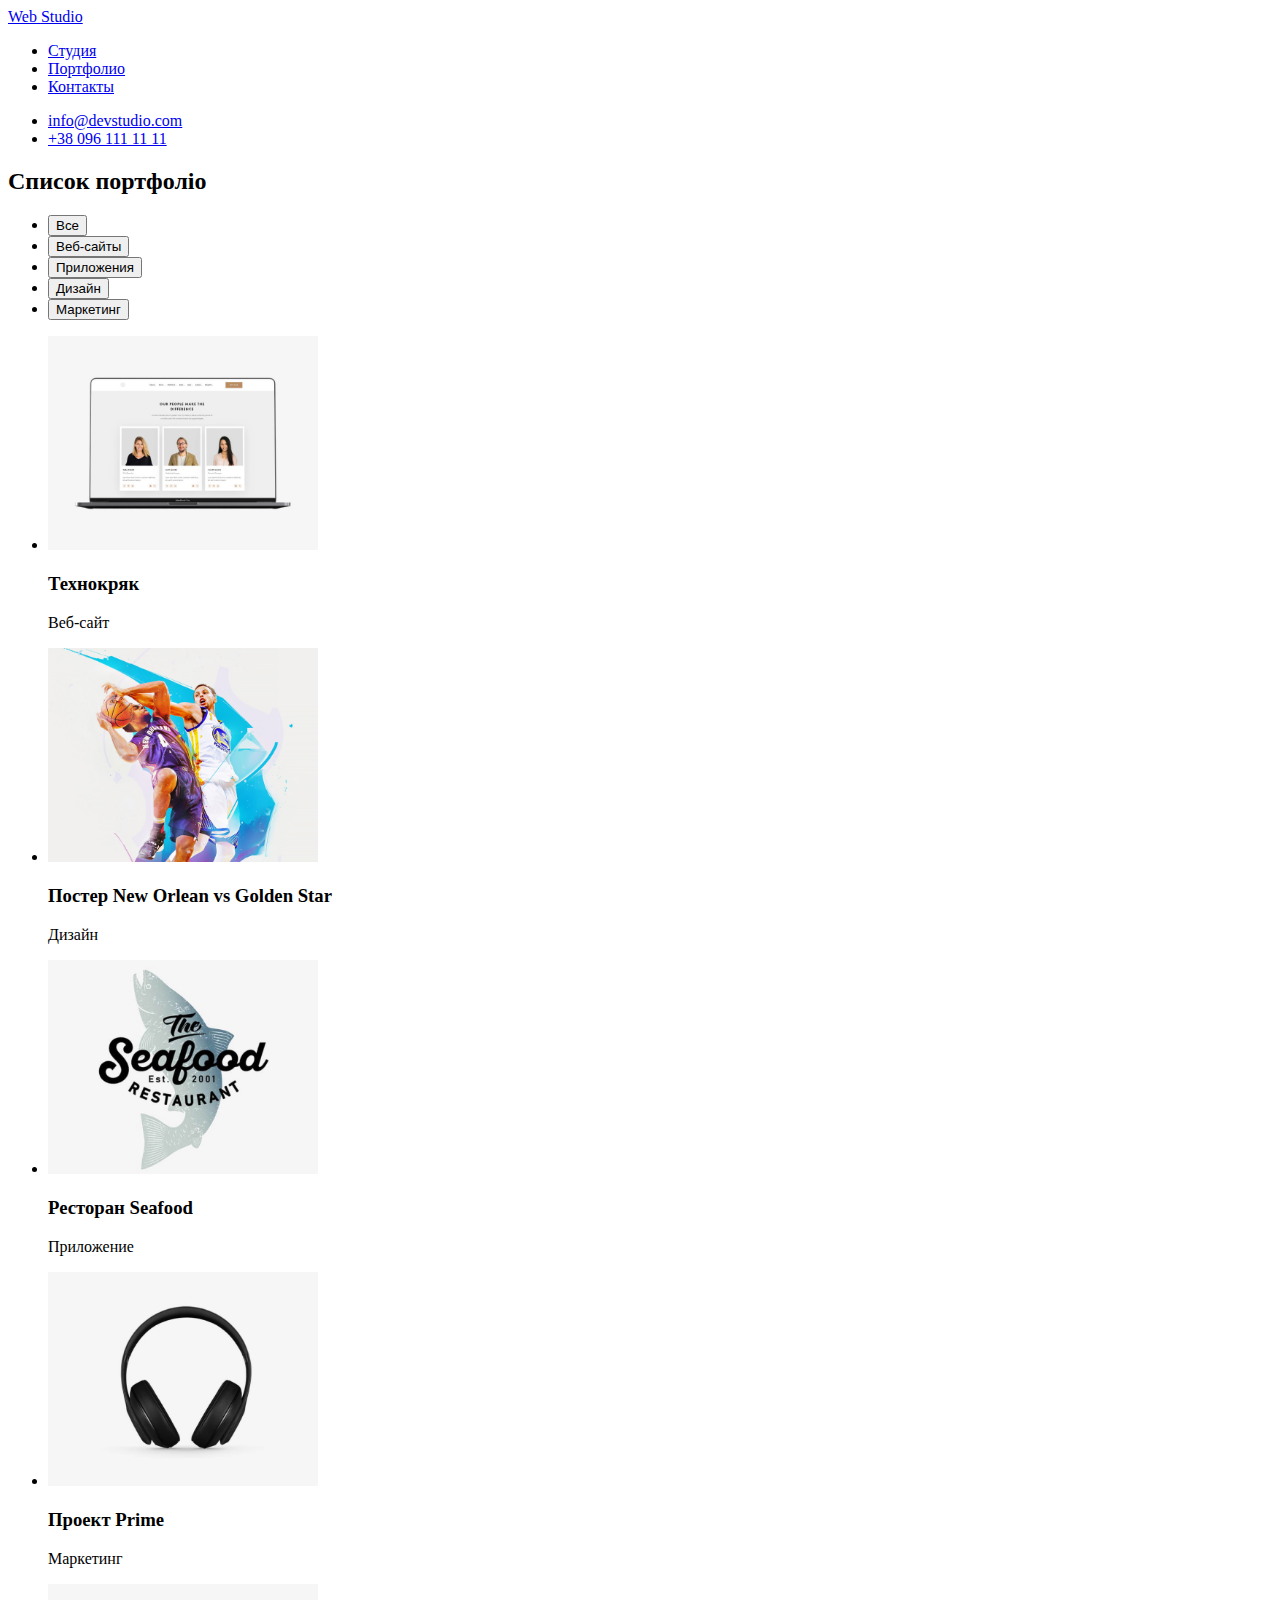
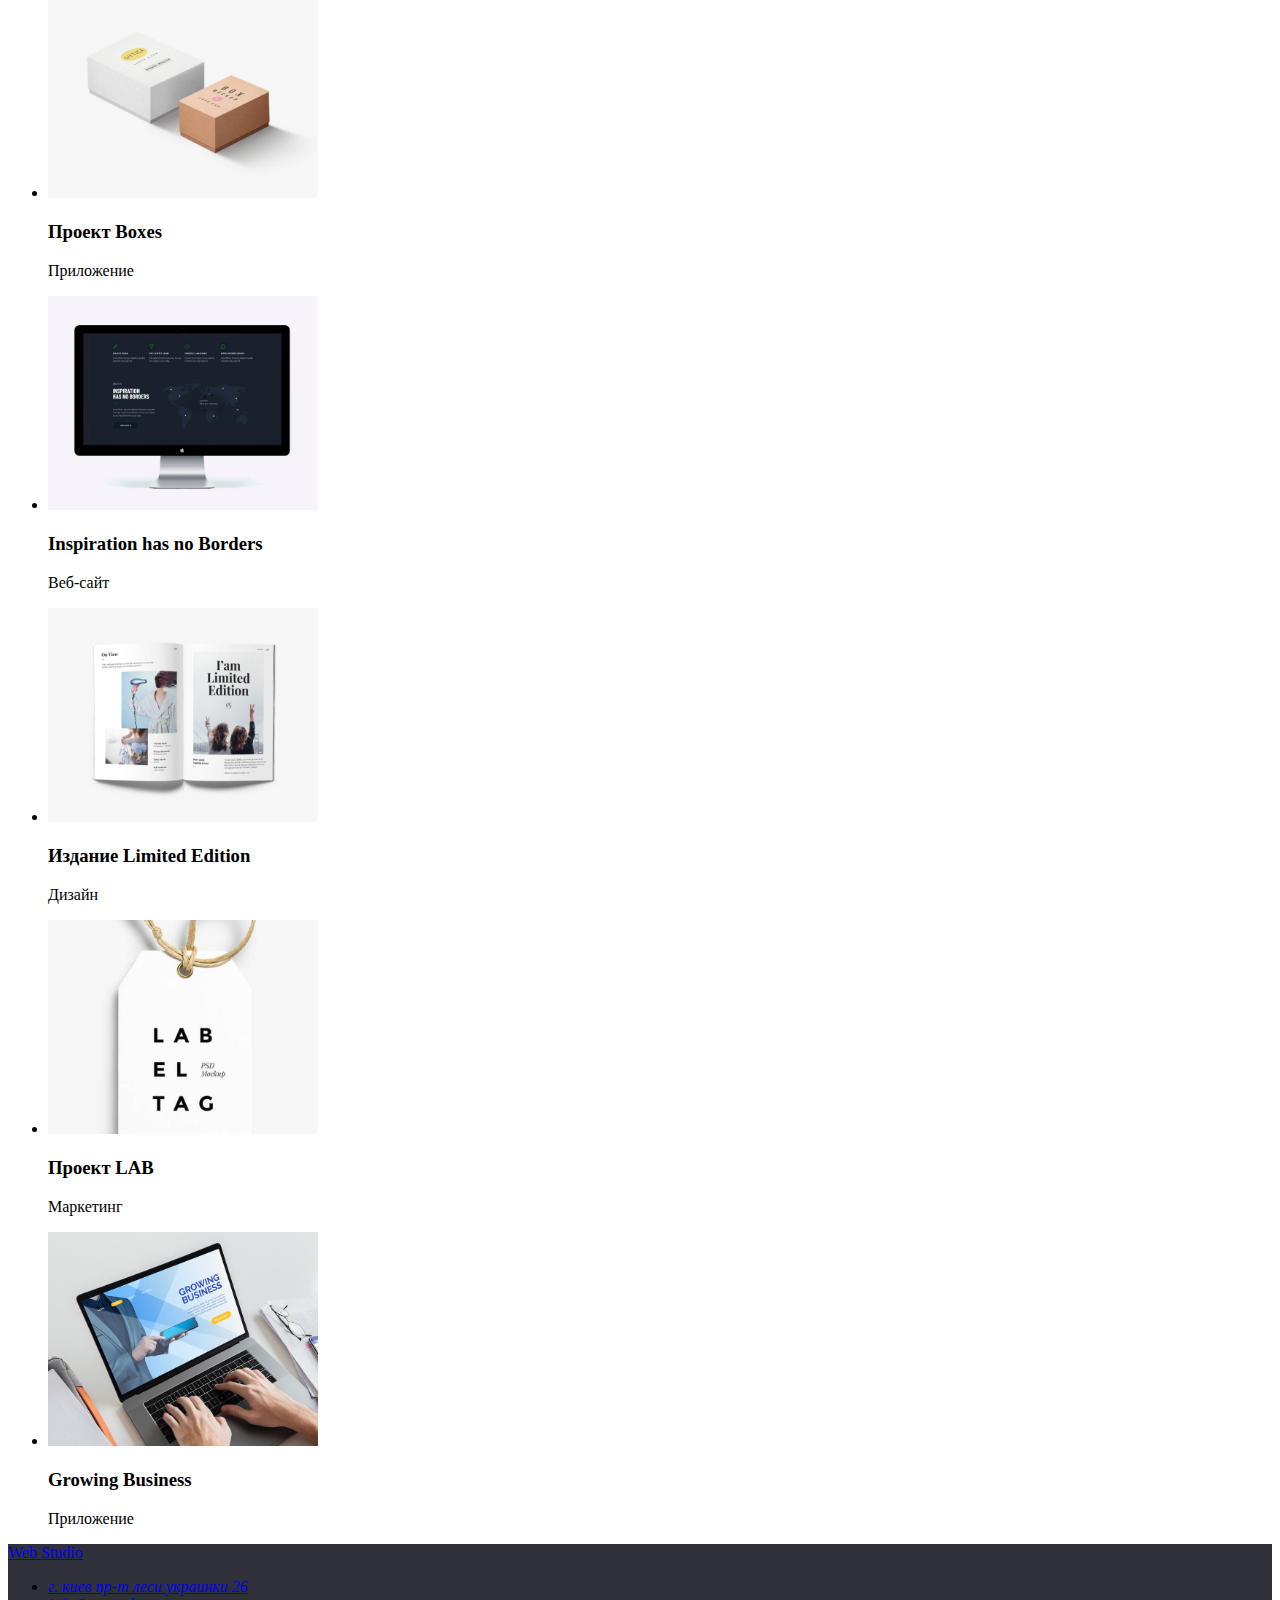
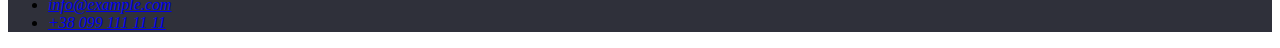
==== portfolio.html @ da4abc45 "DZ1" ====
<!DOCTYPE html>
<html lang="en">
<head>
    <meta charset="UTF-8">
    <meta http-equiv="X-UA-Compatible" content="IE=edge">
    <meta name="viewport" content="width=device-width, initial-scale=1.0">
    <title>Портфолио</title>
    <link rel="stylesheet" href="styles/portfolio.css">
    <link rel="preconnect" href="https://fonts.googleapis.com">
    <link rel="preconnect" href="https://fonts.gstatic.com" crossorigin>
    <link href="https://fonts.googleapis.com/css2?family=Raleway:ital,wght@0,700;1,700&family=Roboto:ital,wght@0,400;0,500;0,700;0,900;1,400;1,500;1,700;1,900&display=swap" rel="stylesheet"> 
</head>
<body>
    
    <header>
        <nav>
            <a href="index.html">  <span>Web </span> <span>Studio</span> </a>
              
          <ul>
              <li><a href="./index.html">Студия</a></li>
              <li><a href="./index.html">Портфолио</a></li>
              <li><a href="./index.html">Контакты</a></li>
            </ul> 
          </nav>
              <ul>
              <li>
                <a href="info@devstudio.com">info@devstudio.com</a>
              </li>
              <li>
                <a href="tel:+380961111111">+38 096 111 11 11</a> 
      
              </li>
            </ul>
    </header>

    <main>
       
      <section>
        <h2 class="spisok">Список портфоліо</h2>
          
          <ul>
            <li><button type="button">Все</button></li>
            <li><button type="button">Веб-сайты</button></li>
            <li><button type="button">Приложения</button></li>
            <li><button type="button">Дизайн</button></li>
            <li><button type="button">Маркетинг</button></li>
          </ul>

          <ul>
            <li>
              <img src="./images2/img.jpg" alt="Технокряк" width="270">
              <h3>Технокряк</h3>        
              <p>Веб-сайт</p></li>
            <li>
              <img src="./images2/img(1).jpg" alt="Постер New Orlean vs Golden Star" width="270">
              <h3 lang="en">Постер New Orlean vs Golden Star</h3>        
              <p>Дизайн</p>
            </li>
            <li>
              <img src="./images2/img(2).jpg" alt="Ресторан Seafood" width="270">
              <h3>Ресторан Seafood</h3>        
              <p>Приложение</p>
            </li>
            <li>
              <img src="./images2/img(3).jpg" alt="Проект Prime" width="270">
              <h3>Проект Prime</h3>        
              <p>Маркетинг</p>
            </li>
            
            <li>
              <img src="./images2/img(4).jpg" alt="Проект Boxes" width="270">
              <h3>Проект Boxes</h3>        
              <p>Приложение</p>
            </li>
            <li>
              <img src="./images2/img(5).jpg" alt="Inspiration has no Borders" width="270">
              <h3 lang="en">Inspiration has no Borders</h3>        
              <p>Веб-сайт</p>
            </li>
            <li>
              <img src="./images2/img(6).jpg" alt="Издание Limited Edition" width="270">
              <h3 lang="en">Издание Limited Edition</h3>        
              <p>Дизайн</p>
            </li>
            <li>
              <img src="./images2/img(7).jpg" alt="Проект LAB" width="270">
              <h3>Проект LAB</h3>        
              <p>Маркетинг</p>
            </li>
            <li>
              <img src="./images2/img(8).jpg" alt="Growing Business" width="270">
              <h3>Growing Business</h3>        
              <p>Приложение</p>
            </li>
          </ul>


        </section>

        
       

    </main>

    <footer class="footer">
        <a href="./index.html"> <span>Web</span> <span>Studio</span> </a>
      
        <address>
          <ul>
            <li><a href="https://www.google.com.ua/maps/place/%D0%B1%D1%83%D0%BB.+%D0%9B%D0%B5%D1%81%D0%B8+%D0%A3%D0%BA%D1%80%D0%B0%D0%B8%D0%BD%D0%BA%D0%B8,+26,+%D0%9A%D0%B8%D0%B5%D0%B2,+02000/@50.4265841,30.5361971,17z/data=!3m1!4b1!4m5!3m4!1s0x40d4cf0e033ecbe9:0x57a4dffefec77da0!8m2!3d50.4265807!4d30.5383858?hl=ru" target="_blank" rel="noper">г. киев пр-т леси украинки 26</a></li>
  
            <li><a href="mailto:info@example.com">info@example.com</a></li>
  
            <li><a href="tel:+380991111111">+38 099 111 11 11</a></li>
  
              
        </ul>
        </address>
    </footer>

</body>
</html>
---- styles/portfolio.css ----
.spisok{
    
}



.footer{
    background-color: #2F303A;
}
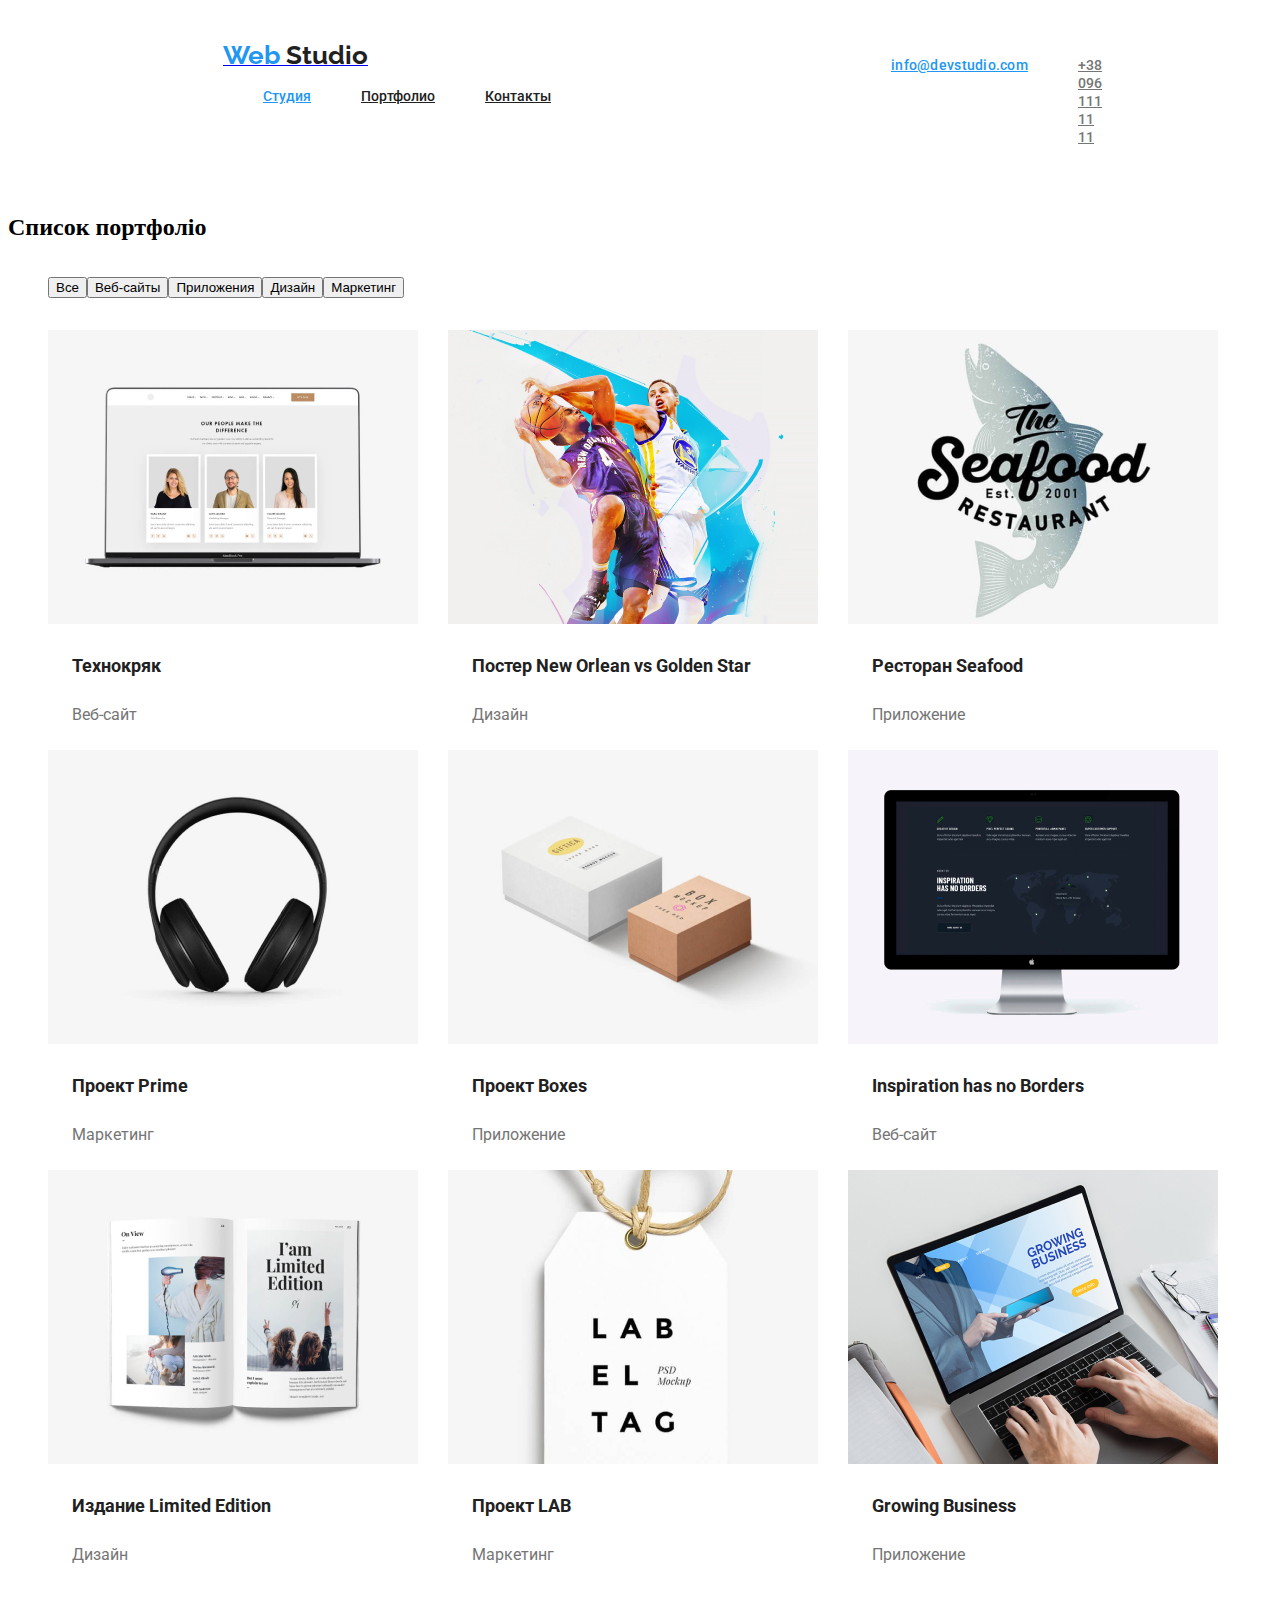
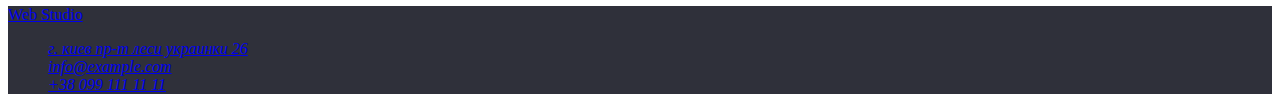
==== commit 25a07a76: "DZ2" ====
--- a/portfolio.html
+++ b/portfolio.html
@@ -12,33 +12,36 @@
 </head>
 <body>
     
-    <header>
-        <nav>
-            <a href="index.html">  <span>Web </span> <span>Studio</span> </a>
-              
-          <ul>
-              <li><a href="./index.html">Студия</a></li>
-              <li><a href="./index.html">Портфолио</a></li>
-              <li><a href="./index.html">Контакты</a></li>
-            </ul> 
-          </nav>
-              <ul>
-              <li>
-                <a href="info@devstudio.com">info@devstudio.com</a>
-              </li>
-              <li>
-                <a href="tel:+380961111111">+38 096 111 11 11</a> 
-      
-              </li>
-            </ul>
+  <header class="header">
+    <div class="container">  
+    <nav class="nav">
+      <a href="index.html">  <span class="web">Web </span> <span class="studio">Studio</span> </a>
+        
+    <ul class="link">
+        <li ><a href="./index.html" class="navigation-link">Студия</a></li>
+        <li><a href="./index.html" class="navigation-link1">Портфолио</a></li>
+        <li><a href="./index.html" class="navigation-link1">Контакты</a></li>
+      </ul> 
+    </nav>
+        <ul class="link2">
+        <li>
+          <a href="info@devstudio.com" class="navigation-link2">info@devstudio.com</a>
+        </li>
+        <li>
+          <a href="tel:+380961111111" class="navigation-link3">+38 096 111 11 11</a> 
+
+        </li>
+      </ul>
+    </div>
     </header>
 
     <main>
        
       <section>
+       
         <h2 class="spisok">Список портфоліо</h2>
           
-          <ul>
+          <ul class="menu">
             <li><button type="button">Все</button></li>
             <li><button type="button">Веб-сайты</button></li>
             <li><button type="button">Приложения</button></li>
@@ -46,54 +49,54 @@
             <li><button type="button">Маркетинг</button></li>
           </ul>
 
-          <ul>
-            <li>
-              <img src="./images2/img.jpg" alt="Технокряк" width="270">
-              <h3>Технокряк</h3>        
-              <p>Веб-сайт</p></li>
-            <li>
-              <img src="./images2/img(1).jpg" alt="Постер New Orlean vs Golden Star" width="270">
-              <h3 lang="en">Постер New Orlean vs Golden Star</h3>        
-              <p>Дизайн</p>
+          <ul class="portfolio">
+            <li class="portfolio1">
+              <img src="./images2/img.jpg" alt="Технокряк" width="370" height="294">
+              <h3 class="h3">Технокряк</h3>        
+              <p class="p">Веб-сайт</p></li>
+            <li class="portfolio1">
+              <img src="./images2/img(1).jpg" alt="Постер New Orlean vs Golden Star" width="370" height="294">
+              <h3 lang="en" class="h3">Постер New Orlean vs Golden Star</h3>        
+              <p class="p">Дизайн</p>
             </li>
-            <li>
-              <img src="./images2/img(2).jpg" alt="Ресторан Seafood" width="270">
-              <h3>Ресторан Seafood</h3>        
-              <p>Приложение</p>
+            <li class="portfolio1">
+              <img src="./images2/img(2).jpg" alt="Ресторан Seafood" width="370" height="294">
+              <h3 class="h3">Ресторан Seafood</h3>        
+              <p class="p">Приложение</p>
             </li>
-            <li>
-              <img src="./images2/img(3).jpg" alt="Проект Prime" width="270">
-              <h3>Проект Prime</h3>        
-              <p>Маркетинг</p>
+            <li class="portfolio1">
+              <img src="./images2/img(3).jpg" alt="Проект Prime" width="370" height="294">
+              <h3 class="h3">Проект Prime</h3>        
+              <p class="p">Маркетинг</p>
             </li>
             
-            <li>
-              <img src="./images2/img(4).jpg" alt="Проект Boxes" width="270">
-              <h3>Проект Boxes</h3>        
-              <p>Приложение</p>
+            <li class="portfolio1">
+              <img src="./images2/img(4).jpg" alt="Проект Boxes" width="370" height="294">
+              <h3 class="h3">Проект Boxes</h3>        
+              <p class="p">Приложение</p>
             </li>
-            <li>
-              <img src="./images2/img(5).jpg" alt="Inspiration has no Borders" width="270">
-              <h3 lang="en">Inspiration has no Borders</h3>        
-              <p>Веб-сайт</p>
+            <li class="portfolio1">
+              <img src="./images2/img(5).jpg" alt="Inspiration has no Borders" width="370" height="294">
+              <h3 lang="en" class="h3">Inspiration has no Borders</h3>        
+              <p class="p">Веб-сайт</p>
             </li>
-            <li>
-              <img src="./images2/img(6).jpg" alt="Издание Limited Edition" width="270">
-              <h3 lang="en">Издание Limited Edition</h3>        
-              <p>Дизайн</p>
+            <li class="portfolio1">
+              <img src="./images2/img(6).jpg" alt="Издание Limited Edition" width="370" height="294">
+              <h3 lang="en" class="h3">Издание Limited Edition</h3>        
+              <p class="p">Дизайн</p>
             </li>
-            <li>
-              <img src="./images2/img(7).jpg" alt="Проект LAB" width="270">
-              <h3>Проект LAB</h3>        
-              <p>Маркетинг</p>
+            <li class="portfolio1">
+              <img src="./images2/img(7).jpg" alt="Проект LAB" width="370" height="294">
+              <h3 class="h3">Проект LAB</h3>        
+              <p class="p">Маркетинг</p>
             </li>
-            <li>
-              <img src="./images2/img(8).jpg" alt="Growing Business" width="270">
-              <h3>Growing Business</h3>        
-              <p>Приложение</p>
+            <li class="portfolio1">
+              <img src="./images2/img(8).jpg" alt="Growing Business" width="370" height="294">
+              <h3 class="h3">Growing Business</h3>        
+              <p class="p">Приложение</p>
             </li>
           </ul>
-
+       
 
         </section>
 
@@ -106,7 +109,7 @@
         <a href="./index.html"> <span>Web</span> <span>Studio</span> </a>
       
         <address>
-          <ul>
+          <ul class="adress">
             <li><a href="https://www.google.com.ua/maps/place/%D0%B1%D1%83%D0%BB.+%D0%9B%D0%B5%D1%81%D0%B8+%D0%A3%D0%BA%D1%80%D0%B0%D0%B8%D0%BD%D0%BA%D0%B8,+26,+%D0%9A%D0%B8%D0%B5%D0%B2,+02000/@50.4265841,30.5361971,17z/data=!3m1!4b1!4m5!3m4!1s0x40d4cf0e033ecbe9:0x57a4dffefec77da0!8m2!3d50.4265807!4d30.5383858?hl=ru" target="_blank" rel="noper">г. киев пр-т леси украинки 26</a></li>
   
             <li><a href="mailto:info@example.com">info@example.com</a></li>
--- a/styles/portfolio.css
+++ b/styles/portfolio.css
@@ -1,9 +1,135 @@
-.spisok{
+.header{
+    padding: 32px 215px 32px;
     
+ }
+ .container{
+     display: flex;
+ }
+ .web{
+     font-family: 'Raleway', sans-serif;
+     font-style: normal;
+     font-weight: 700;
+     font-size: 26px;
+     line-height: 31px;
+     color: #2196F3;
+ }
+ .studio{
+     font-family: 'Raleway', sans-serif;
+     font-style: normal;
+     font-weight: 700;
+     font-size: 26px;
+     line-height: 31px;
+     color:#212121;
+ }
+ .nav{
+     margin-right: 250px;
+ }
+ .navigation-link{
+     margin-right: 50px;
+     font-family: 'Roboto', sans-serif;
+     font-style: normal;
+     font-weight: 500;
+     font-size: 14px;
+     line-height: 16px;
+     color: #2196F3;
+ }
+ 
+ .navigation-link1{
+     margin-right: 50px;
+     font-family: 'Roboto', sans-serif;
+     font-style: normal;
+     font-weight: 500;
+     font-size: 14px;
+     line-height: 16px;
+     color: #212121;   
+ }
+ .navigation-link2{
+     margin-right: 50px;
+     font-family: 'Roboto', sans-serif;
+     font-style: normal;
+     font-weight: 500;
+     font-size: 14px;
+     line-height: 16px;
+     letter-spacing: 0.02em;
+     color: #2196F3;
+ }
+ .navigation-link3{
+     font-family: 'Roboto', sans-serif;
+     font-style: normal;
+     font-weight: 500;
+     font-size: 14px;
+     line-height: 16px;
+     color: #757575;
+ }
+ 
+ 
+ .link{
+     list-style-type: none;
+     display: inline-flex;
+     
+ }
+ .link2{
+     list-style-type: none;
+     display: inline-flex;
+ }
+ 
+
+.menu{
+ display: inline-flex;
+ list-style-type:none        
 }
 
 
+.portfolio{
+ display: flex;
+ flex-wrap: wrap;
+ width: 1200px;
+ list-style-type:none
+   
+}
+.portfolio1{
+    margin-right: 30px; 
+    img:nth-child 
+      
+}
+
+img:nth-child(3)
+img:nth-child(6)
+img:nth-child(9) {
+    margin-right: 0;
+}
+.h3{
+    margin-left: 24px;
+    margin-top: 20px;
+    margin-bottom: 4px;
+
+    font-family: 'Roboto';
+    font-style: normal;
+    font-weight: 700;
+    font-size: 18px;
+    line-height: 36px;
+    color: #212121;
+
+}
+.p{
+    margin-left: 24px;
+    margin-bottom: 20px;
+
+    font-family: 'Roboto';
+    font-style: normal;
+    font-weight: 400;
+    font-size: 16px;
+    line-height: 30px;
+    color: #757575;
+
+
+}
 
 .footer{
     background-color: #2F303A;
+
+    
 }
+.adress{
+    list-style-type:none  
+}
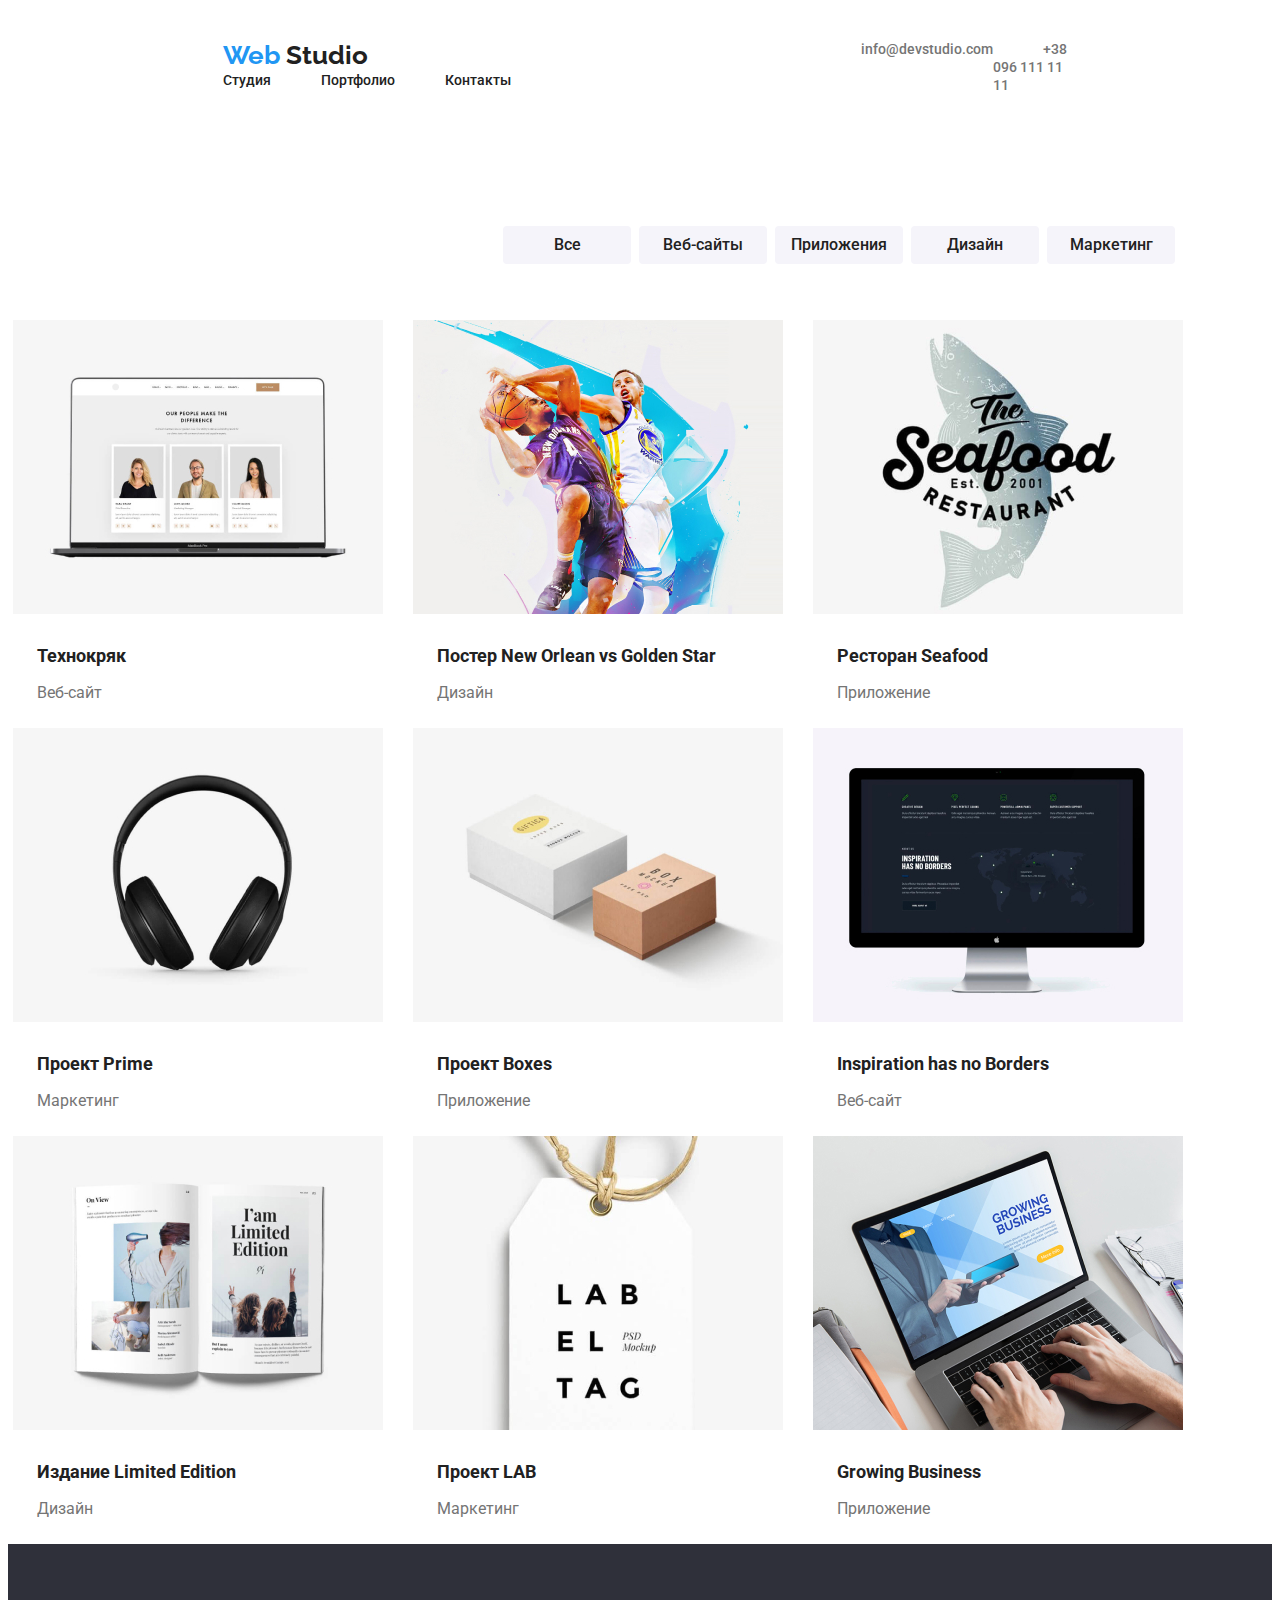
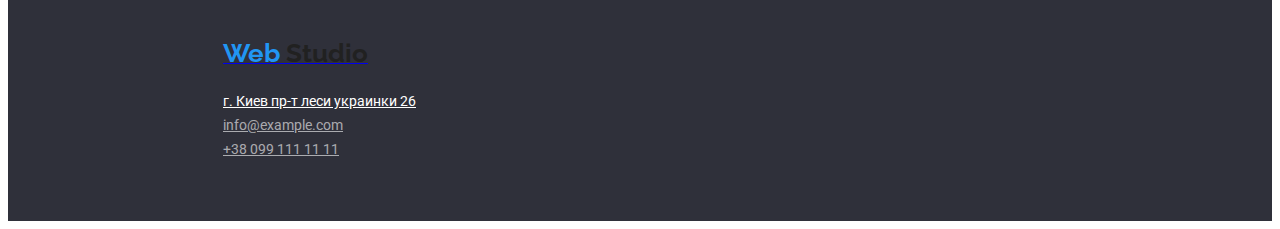
==== commit 25a8b213: "DZ2" ====
--- a/portfolio.html
+++ b/portfolio.html
@@ -11,29 +11,29 @@
     <link href="https://fonts.googleapis.com/css2?family=Raleway:ital,wght@0,700;1,700&family=Roboto:ital,wght@0,400;0,500;0,700;0,900;1,400;1,500;1,700;1,900&display=swap" rel="stylesheet"> 
 </head>
 <body>
-    
+  
   <header class="header">
-    <div class="container">  
-    <nav class="nav">
-      <a href="index.html">  <span class="web">Web </span> <span class="studio">Studio</span> </a>
-        
-    <ul class="link">
-        <li ><a href="./index.html" class="navigation-link">Студия</a></li>
-        <li><a href="./index.html" class="navigation-link1">Портфолио</a></li>
-        <li><a href="./index.html" class="navigation-link1">Контакты</a></li>
-      </ul> 
-    </nav>
-        <ul class="link2">
-        <li>
-          <a href="info@devstudio.com" class="navigation-link2">info@devstudio.com</a>
-        </li>
-        <li>
-          <a href="tel:+380961111111" class="navigation-link3">+38 096 111 11 11</a> 
-
-        </li>
-      </ul>
-    </div>
-    </header>
+      <div class="container">  
+      <nav class="nav">
+        <a class="decoretion" href="index.html">  <span class="web">Web </span> <span class="studio">Studio</span> </a>
+          
+      <ul class="link">
+          <li ><a href="./index.html" class="navigation-link">Студия</a></li>
+          <li><a href="./index.html" class="navigation-link">Портфолио</a></li>
+          <li><a href="./index.html" class="navigation-link">Контакты</a></li>
+        </ul> 
+      </nav>
+          <ul class="link2">
+          <li>
+            <a href="info@devstudio.com" class="navigation-link2">info@devstudio.com</a>
+          </li>
+          <li>
+            <a href="tel:+380961111111" class="navigation-link2">+38 096 111 11 11</a> 
+  
+          </li>
+        </ul>
+      </div>
+      </header>
 
     <main>
        
@@ -42,58 +42,58 @@
         <h2 class="spisok">Список портфоліо</h2>
           
           <ul class="menu">
-            <li><button type="button">Все</button></li>
-            <li><button type="button">Веб-сайты</button></li>
-            <li><button type="button">Приложения</button></li>
-            <li><button type="button">Дизайн</button></li>
-            <li><button type="button">Маркетинг</button></li>
+            <li class="buttons"><button type="button" class="reserv">Все</button></li>
+            <li class="buttons"><button type="button" class="reserv">Веб-сайты</button></li>
+            <li class="buttons"><button type="button" class="reserv">Приложения</button></li>
+            <li class="buttons"><button type="button" class="reserv">Дизайн</button></li>
+            <li class="buttons"><button type="button" class="reserv">Маркетинг</button></li>
           </ul>
 
           <ul class="portfolio">
             <li class="portfolio1">
               <img src="./images2/img.jpg" alt="Технокряк" width="370" height="294">
-              <h3 class="h3">Технокряк</h3>        
-              <p class="p">Веб-сайт</p></li>
+              <h3 class="detail">Технокряк</h3>        
+              <p class="paragraph">Веб-сайт</p></li>
             <li class="portfolio1">
               <img src="./images2/img(1).jpg" alt="Постер New Orlean vs Golden Star" width="370" height="294">
-              <h3 lang="en" class="h3">Постер New Orlean vs Golden Star</h3>        
-              <p class="p">Дизайн</p>
+              <h3 lang="en" class="detail">Постер New Orlean vs Golden Star</h3>        
+              <p class="paragraph">Дизайн</p>
             </li>
             <li class="portfolio1">
               <img src="./images2/img(2).jpg" alt="Ресторан Seafood" width="370" height="294">
-              <h3 class="h3">Ресторан Seafood</h3>        
-              <p class="p">Приложение</p>
+              <h3 class="detail">Ресторан Seafood</h3>        
+              <p class="paragraph">Приложение</p>
             </li>
             <li class="portfolio1">
               <img src="./images2/img(3).jpg" alt="Проект Prime" width="370" height="294">
-              <h3 class="h3">Проект Prime</h3>        
-              <p class="p">Маркетинг</p>
+              <h3 class="detail">Проект Prime</h3>        
+              <p class="paragraph">Маркетинг</p>
             </li>
             
             <li class="portfolio1">
               <img src="./images2/img(4).jpg" alt="Проект Boxes" width="370" height="294">
-              <h3 class="h3">Проект Boxes</h3>        
-              <p class="p">Приложение</p>
+              <h3 class="detail">Проект Boxes</h3>        
+              <p class="paragraph">Приложение</p>
             </li>
             <li class="portfolio1">
               <img src="./images2/img(5).jpg" alt="Inspiration has no Borders" width="370" height="294">
-              <h3 lang="en" class="h3">Inspiration has no Borders</h3>        
-              <p class="p">Веб-сайт</p>
+              <h3 lang="en" class="detail">Inspiration has no Borders</h3>        
+              <p class="paragraph">Веб-сайт</p>
             </li>
             <li class="portfolio1">
               <img src="./images2/img(6).jpg" alt="Издание Limited Edition" width="370" height="294">
-              <h3 lang="en" class="h3">Издание Limited Edition</h3>        
-              <p class="p">Дизайн</p>
+              <h3 lang="en" class="detail">Издание Limited Edition</h3>        
+              <p class="paragraph">Дизайн</p>
             </li>
             <li class="portfolio1">
               <img src="./images2/img(7).jpg" alt="Проект LAB" width="370" height="294">
-              <h3 class="h3">Проект LAB</h3>        
-              <p class="p">Маркетинг</p>
+              <h3 class="detail">Проект LAB</h3>        
+              <p class="paragraph">Маркетинг</p>
             </li>
             <li class="portfolio1">
               <img src="./images2/img(8).jpg" alt="Growing Business" width="370" height="294">
-              <h3 class="h3">Growing Business</h3>        
-              <p class="p">Приложение</p>
+              <h3 class="detail">Growing Business</h3>        
+              <p class="paragraph">Приложение</p>
             </li>
           </ul>
        
@@ -106,19 +106,20 @@
     </main>
 
     <footer class="footer">
-        <a href="./index.html"> <span>Web</span> <span>Studio</span> </a>
       
-        <address>
-          <ul class="adress">
-            <li><a href="https://www.google.com.ua/maps/place/%D0%B1%D1%83%D0%BB.+%D0%9B%D0%B5%D1%81%D0%B8+%D0%A3%D0%BA%D1%80%D0%B0%D0%B8%D0%BD%D0%BA%D0%B8,+26,+%D0%9A%D0%B8%D0%B5%D0%B2,+02000/@50.4265841,30.5361971,17z/data=!3m1!4b1!4m5!3m4!1s0x40d4cf0e033ecbe9:0x57a4dffefec77da0!8m2!3d50.4265807!4d30.5383858?hl=ru" target="_blank" rel="noper">г. киев пр-т леси украинки 26</a></li>
-  
-            <li><a href="mailto:info@example.com">info@example.com</a></li>
-  
-            <li><a href="tel:+380991111111">+38 099 111 11 11</a></li>
-  
-              
-        </ul>
-        </address>
+      <a href="index.html">  <span class="web">Web </span> <span class="studio">Studio</span> </a>
+      
+      <address class="addr">
+        <ul class="link-item">
+          <li><a href="https://www.google.com.ua/maps/place/%D0%B1%D1%83%D0%BB.+%D0%9B%D0%B5%D1%81%D0%B8+%D0%A3%D0%BA%D1%80%D0%B0%D0%B8%D0%BD%D0%BA%D0%B8,+26,+%D0%9A%D0%B8%D0%B5%D0%B2,+02000/@50.4265841,30.5361971,17z/data=!3m1!4b1!4m5!3m4!1s0x40d4cf0e033ecbe9:0x57a4dffefec77da0!8m2!3d50.4265807!4d30.5383858?hl=ru" target="_blank" rel="noper" class="navigation">г. Киев пр-т леси украинки 26</a></li>
+
+          <li><a href="mailto:info@example.com" class="navigation1">info@example.com</a></li>
+
+          <li><a href="tel:+380991111111" class="navigation1">+38 099 111 11 11</a></li>
+
+            
+      </ul>
+      </address>
     </footer>
 
 </body>
--- a/styles/portfolio.css
+++ b/styles/portfolio.css
@@ -1,6 +1,7 @@
-.header{
+
+ .header{
     padding: 32px 215px 32px;
-    
+    margin-bottom: 100px;
  }
  .container{
      display: flex;
@@ -20,10 +21,14 @@
      font-size: 26px;
      line-height: 31px;
      color:#212121;
+     margin-right: 93px;
  }
  .nav{
      margin-right: 250px;
  }
+ .decoretion{
+    text-decoration: none;
+}
  .navigation-link{
      margin-right: 50px;
      font-family: 'Roboto', sans-serif;
@@ -31,37 +36,32 @@
      font-weight: 500;
      font-size: 14px;
      line-height: 16px;
-     color: #2196F3;
+     color: #212121;
+     text-decoration: none;
  }
  
- .navigation-link1{
-     margin-right: 50px;
-     font-family: 'Roboto', sans-serif;
-     font-style: normal;
-     font-weight: 500;
-     font-size: 14px;
-     line-height: 16px;
-     color: #212121;   
- }
+ 
+ 
  .navigation-link2{
-     margin-right: 50px;
-     font-family: 'Roboto', sans-serif;
-     font-style: normal;
-     font-weight: 500;
-     font-size: 14px;
-     line-height: 16px;
-     letter-spacing: 0.02em;
-     color: #2196F3;
- }
- .navigation-link3{
      font-family: 'Roboto', sans-serif;
      font-style: normal;
      font-weight: 500;
      font-size: 14px;
      line-height: 16px;
      color: #757575;
+     margin-left: 50px;
+     text-decoration: none;
  }
- 
+ .navigation-link:hover{
+    color: #2196F3;
+
+}
+.navigation-link2:hover{
+    color: #2196F3;
+
+
+}
+
  
  .link{
      list-style-type: none;
@@ -73,18 +73,46 @@
      display: inline-flex;
  }
  
-
+.spisok{
+    display: none;
+}
 .menu{
- display: inline-flex;
- list-style-type:none        
+ 
+ list-style-type:none;
+ margin-bottom: 56px;
+ display: flex;
+ margin-left: 495px;  
 }
-
+.reserv{
+    
+    width: 128px;
+    height: 38px;
+    left: 576px;
+    top: 174px;
+    margin-right: 8px;
+    background: #F5F4FA;
+    border-radius: 4px;
+    border:#F5F4FA ;
+    font-family: 'Roboto';
+    font-style: normal;
+    font-weight: 500;
+    font-size: 16px;
+    line-height: 26px;
+    text-align: center;
+    color: #212121;
+   
+ }
+ .reserv:hover{
+     background-color: #2196F3;
+     color: #FFFFFF;
+ }
 
 .portfolio{
  display: flex;
  flex-wrap: wrap;
  width: 1200px;
- list-style-type:none
+ list-style-type:none;
+ margin-left: 5px;
    
 }
 .portfolio1{
@@ -98,7 +126,7 @@
 img:nth-child(9) {
     margin-right: 0;
 }
-.h3{
+.detail{
     margin-left: 24px;
     margin-top: 20px;
     margin-bottom: 4px;
@@ -111,7 +139,7 @@
     color: #212121;
 
 }
-.p{
+.paragraph{
     margin-left: 24px;
     margin-bottom: 20px;
 
@@ -125,11 +153,44 @@
 
 }
 
+
+
 .footer{
     background-color: #2F303A;
+    padding-left: 215px;
+    padding-top: 94px;
+    padding-bottom: 60px;
+}
 
-    
+.link-item{
+    list-style-type:none;
+    margin-top: 20px;   
 }
-.adress{
-    list-style-type:none  
+.navigation{
+margin-bottom: 9px;
+font-family: 'Roboto', sans-serif;
+font-style: normal;
+font-weight: 400;
+font-size: 14px;
+line-height: 24px;
+color: #FFFFFF;
+
+
 }
+.navigation1{
+margin-bottom: 9px;
+font-family: 'Roboto', sans-serif;
+font-style: normal;
+font-weight: 400;
+font-size: 14px;
+line-height: 24px;
+color: rgba(255, 255, 255, 0.6);
+}
+
+
+
+
+h1, h2, h3, h4, h5, h6, p, ul {
+    margin: 0;
+    padding: 0;
+}
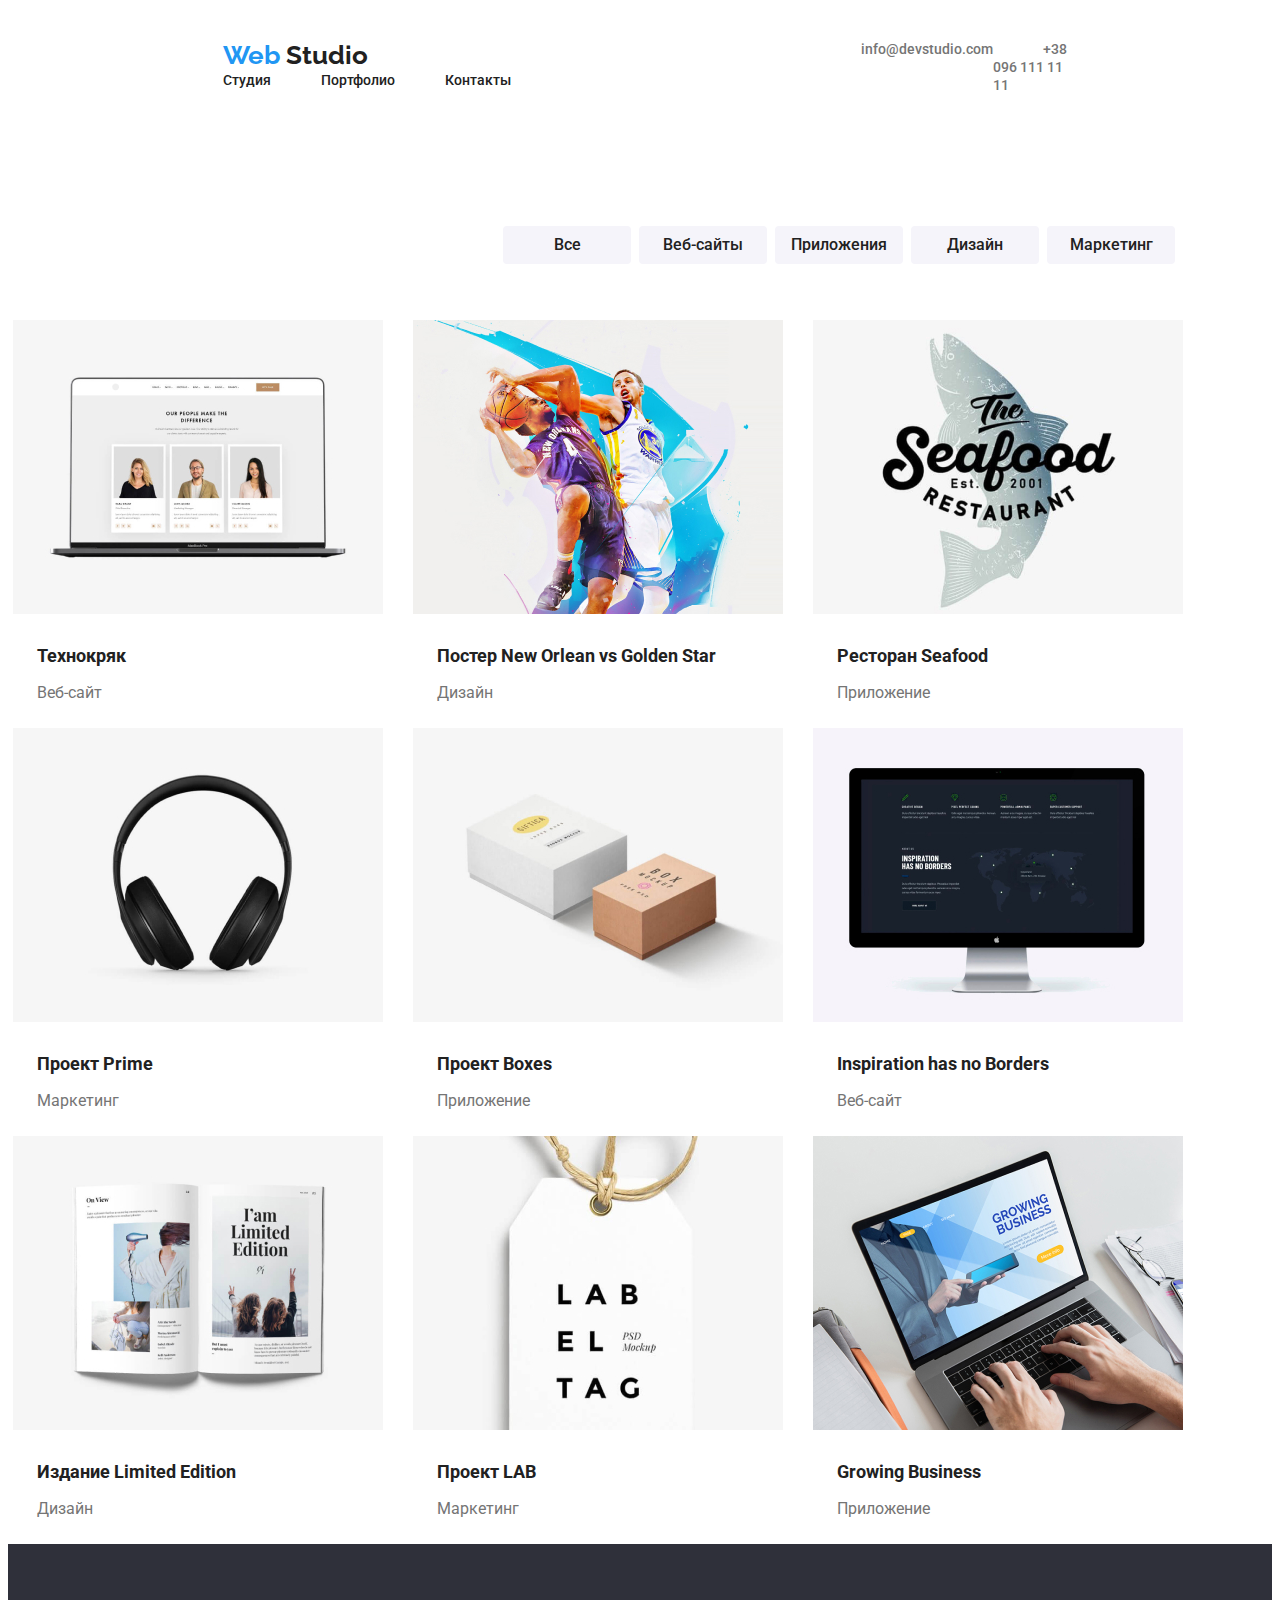
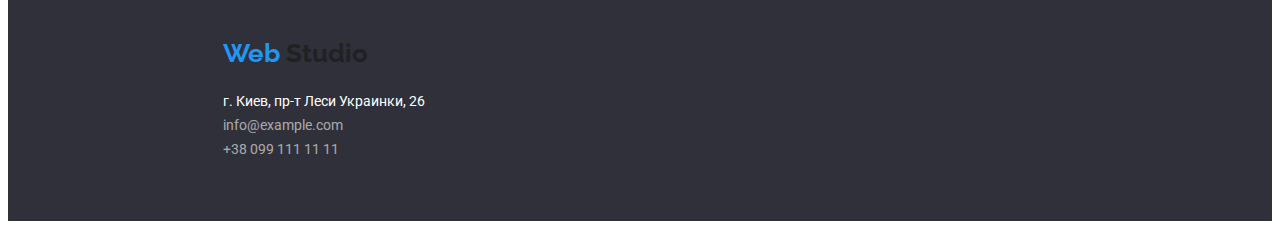
==== commit d6ad4bbd: "DZ2" ====
--- a/portfolio.html
+++ b/portfolio.html
@@ -107,11 +107,11 @@
 
     <footer class="footer">
       
-      <a href="index.html">  <span class="web">Web </span> <span class="studio">Studio</span> </a>
+      <a  class="decoretion"  href="index.html">  <span class="web">Web </span> <span class="studio">Studio</span> </a>
       
       <address class="addr">
         <ul class="link-item">
-          <li><a href="https://www.google.com.ua/maps/place/%D0%B1%D1%83%D0%BB.+%D0%9B%D0%B5%D1%81%D0%B8+%D0%A3%D0%BA%D1%80%D0%B0%D0%B8%D0%BD%D0%BA%D0%B8,+26,+%D0%9A%D0%B8%D0%B5%D0%B2,+02000/@50.4265841,30.5361971,17z/data=!3m1!4b1!4m5!3m4!1s0x40d4cf0e033ecbe9:0x57a4dffefec77da0!8m2!3d50.4265807!4d30.5383858?hl=ru" target="_blank" rel="noper" class="navigation">г. Киев пр-т леси украинки 26</a></li>
+          <li><a href="https://www.google.com.ua/maps/place/%D0%B1%D1%83%D0%BB.+%D0%9B%D0%B5%D1%81%D0%B8+%D0%A3%D0%BA%D1%80%D0%B0%D0%B8%D0%BD%D0%BA%D0%B8,+26,+%D0%9A%D0%B8%D0%B5%D0%B2,+02000/@50.4265841,30.5361971,17z/data=!3m1!4b1!4m5!3m4!1s0x40d4cf0e033ecbe9:0x57a4dffefec77da0!8m2!3d50.4265807!4d30.5383858?hl=ru" target="_blank" rel="noper" class="navigation">г. Киев, пр-т Леси Украинки, 26</a></li>
 
           <li><a href="mailto:info@example.com" class="navigation1">info@example.com</a></li>
 
--- a/styles/portfolio.css
+++ b/styles/portfolio.css
@@ -100,6 +100,7 @@
     line-height: 26px;
     text-align: center;
     color: #212121;
+    cursor: pointer;
    
  }
  .reserv:hover{
@@ -174,6 +175,7 @@
 font-size: 14px;
 line-height: 24px;
 color: #FFFFFF;
+text-decoration: none;
 
 
 }
@@ -185,8 +187,14 @@
 font-size: 14px;
 line-height: 24px;
 color: rgba(255, 255, 255, 0.6);
-}
-
+text-decoration: none;
+}
+.navigation:hover{
+    color: #2196F3;   
+}
+.navigation1:hover{
+    color: #2196F3;   
+}
 
 
 
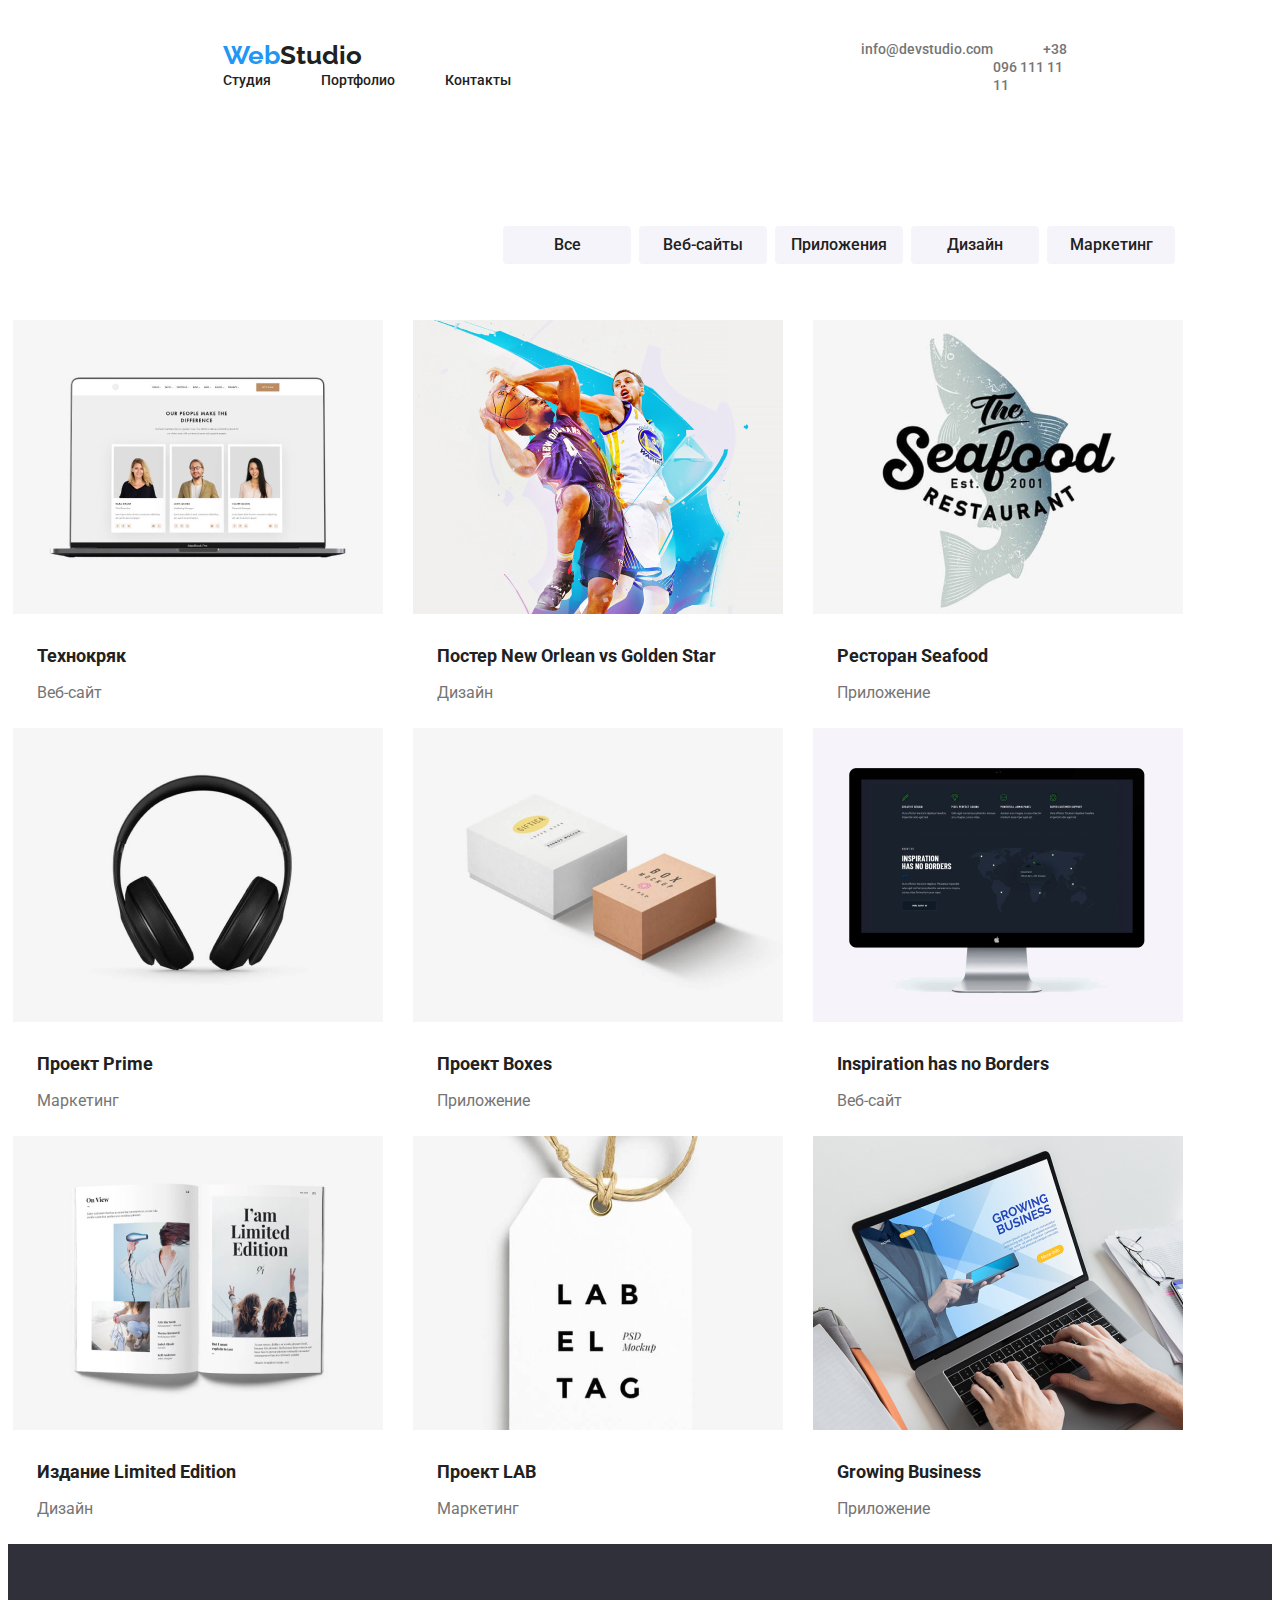
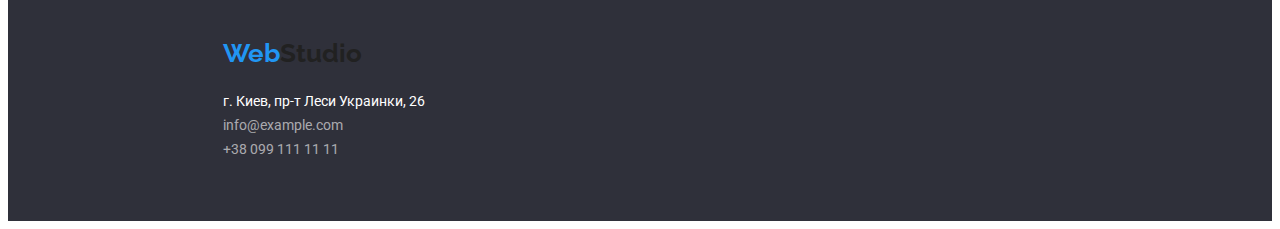
==== commit 689b2183: "DZ2" ====
--- a/portfolio.html
+++ b/portfolio.html
@@ -15,8 +15,8 @@
   <header class="header">
       <div class="container">  
       <nav class="nav">
-        <a class="decoretion" href="index.html">  <span class="web">Web </span> <span class="studio">Studio</span> </a>
-          
+        <a  class="decoretion"href="index.html"><span class="web">Web</span><span class="studio">Studio</span></a>
+        
       <ul class="link">
           <li ><a href="./index.html" class="navigation-link">Студия</a></li>
           <li><a href="./index.html" class="navigation-link">Портфолио</a></li>
@@ -107,8 +107,7 @@
 
     <footer class="footer">
       
-      <a  class="decoretion"  href="index.html">  <span class="web">Web </span> <span class="studio">Studio</span> </a>
-      
+      <a  class="decoretion"href="index.html"><span class="web">Web</span><span class="studio">Studio</span></a>
       <address class="addr">
         <ul class="link-item">
           <li><a href="https://www.google.com.ua/maps/place/%D0%B1%D1%83%D0%BB.+%D0%9B%D0%B5%D1%81%D0%B8+%D0%A3%D0%BA%D1%80%D0%B0%D0%B8%D0%BD%D0%BA%D0%B8,+26,+%D0%9A%D0%B8%D0%B5%D0%B2,+02000/@50.4265841,30.5361971,17z/data=!3m1!4b1!4m5!3m4!1s0x40d4cf0e033ecbe9:0x57a4dffefec77da0!8m2!3d50.4265807!4d30.5383858?hl=ru" target="_blank" rel="noper" class="navigation">г. Киев, пр-т Леси Украинки, 26</a></li>
